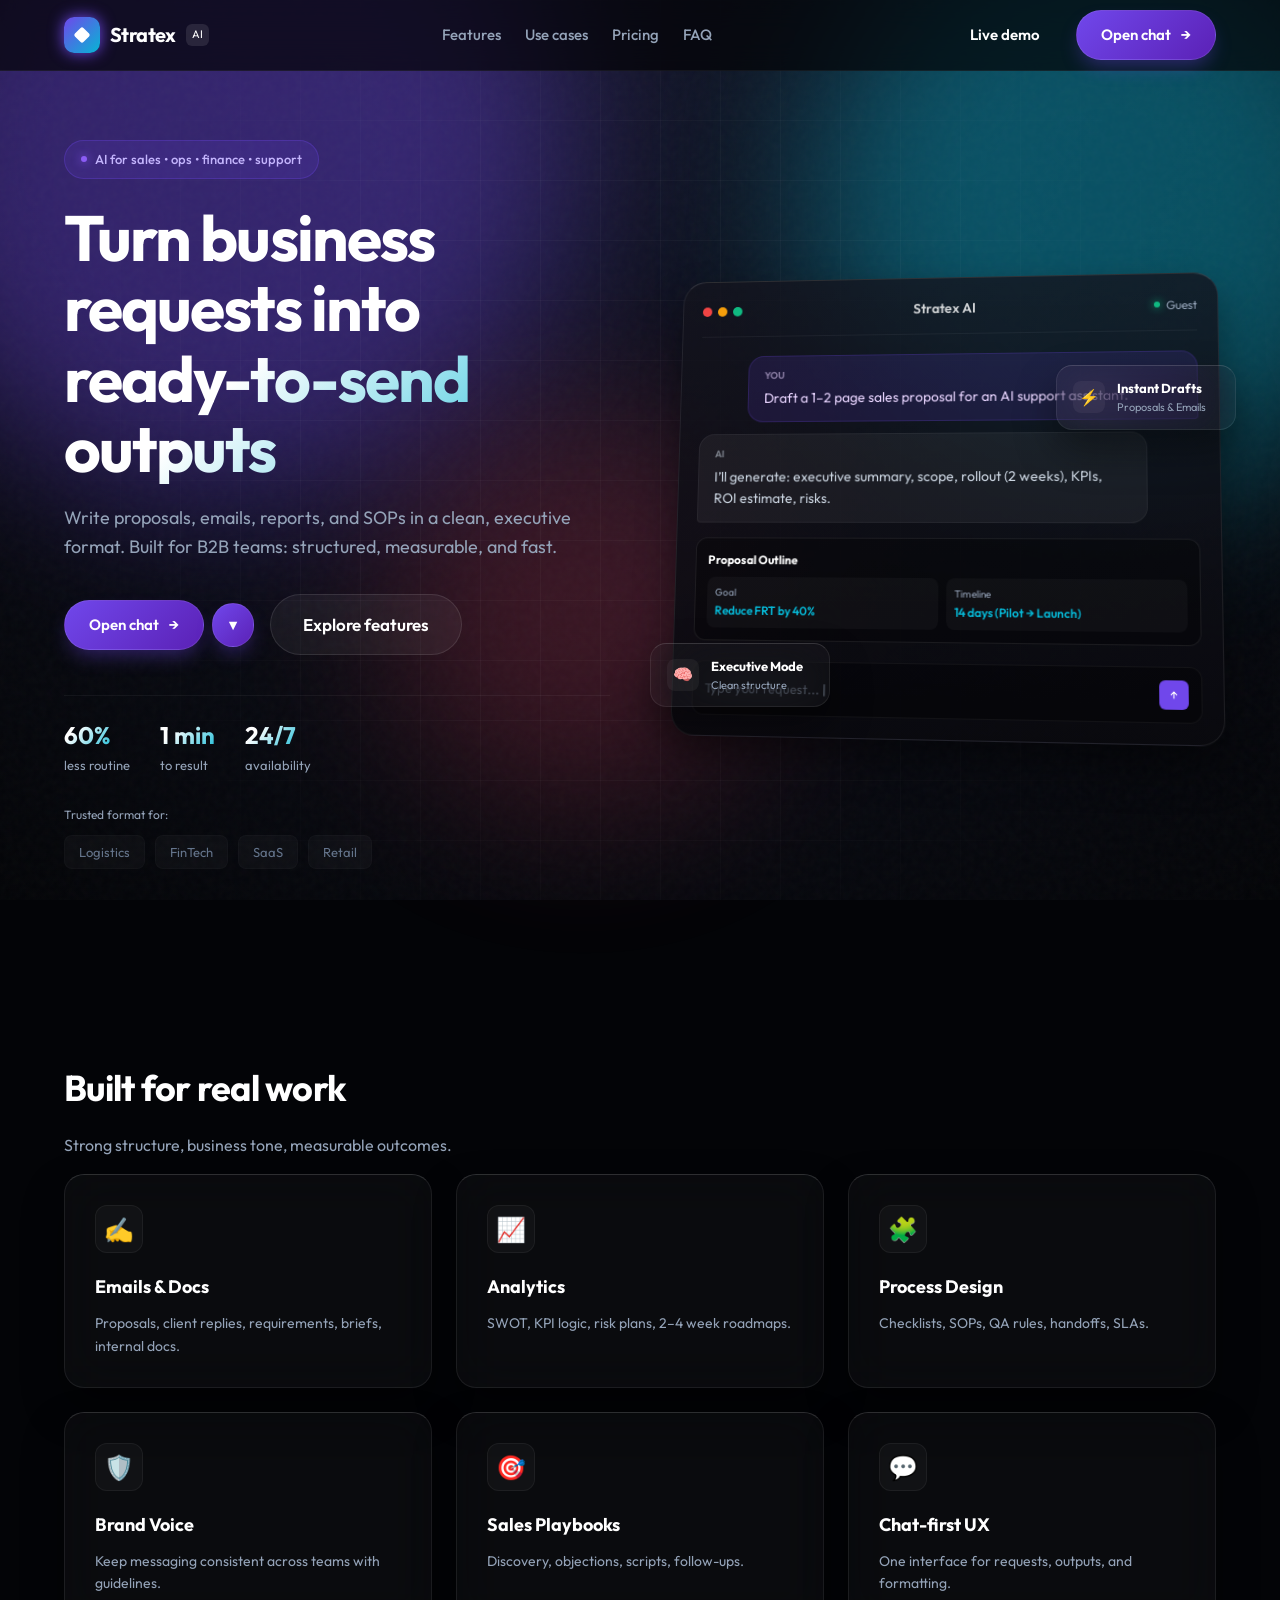
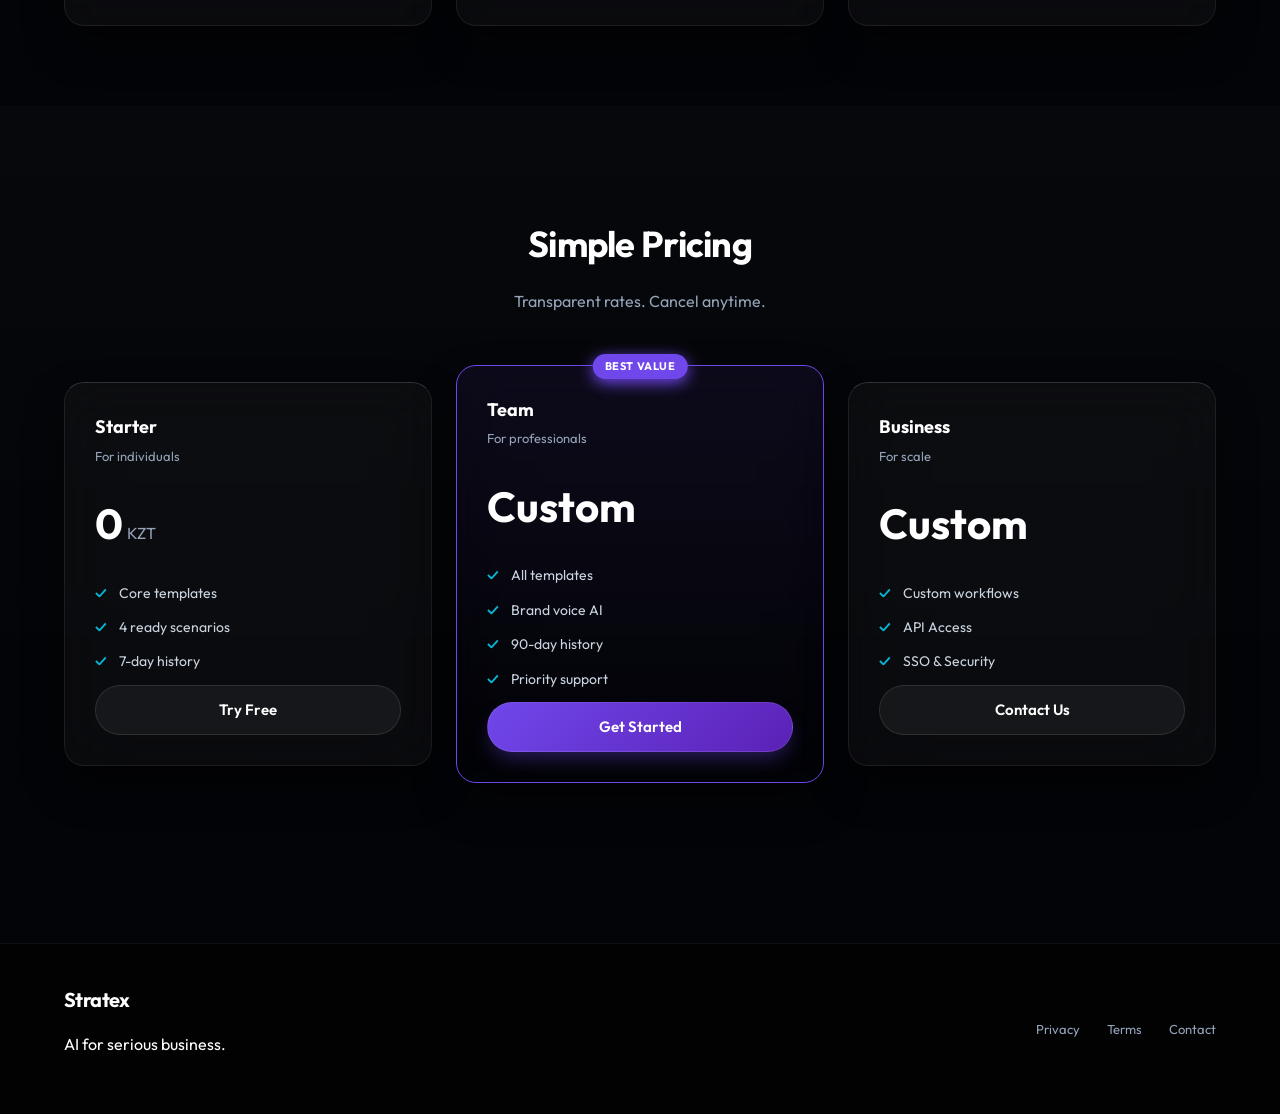
==== StratexAI/index.html @ 1f0ff49c "Add files via upload" ====
<!doctype html>
<html lang="en">
  <head>
    <meta charset="UTF-8" />
    <meta name="viewport" content="width=device-width,initial-scale=1" />
    <title>Stratex AI — Business AI Assistant</title>
    <link rel="preconnect" href="https://fonts.googleapis.com">
    <link rel="preconnect" href="https://fonts.gstatic.com" crossorigin>
    <link href="https://fonts.googleapis.com/css2?family=Outfit:wght@300;400;500;600;700;800&display=swap" rel="stylesheet">
    <link rel="stylesheet" href="styles.css" />
    <meta
      name="description"
      content="Stratex AI helps teams write proposals, emails, reports, SOPs, and streamline business workflows."
    />
  </head>

  <body>
    <div class="bg">
      <div class="aurora-blob a1"></div>
      <div class="aurora-blob a2"></div>
      <div class="aurora-blob a3"></div>
      <div class="grid-overlay"></div>
      <div class="noise-overlay"></div>
      <div class="vignette-overlay"></div>
    </div>

    <header class="nav">
      <div class="container nav__inner">
        <a class="brand" href="#">
          <div class="brand__logo">
            <div class="brand__spark"></div>
          </div>
          <span class="brand__text">Stratex</span>
          <span class="brand__badge">AI</span>
        </a>

        <nav class="nav__links">
          <a href="#features">Features</a>
          <a href="#usecases">Use cases</a>
          <a href="#pricing">Pricing</a>
          <a href="#faq">FAQ</a>
        </nav>

        <div class="nav__actions">
          <a class="btn btn--ghost" href="#pricing">Live demo</a>
          <a class="btn btn--primary" href="chat.html">
            Open chat <span class="btn__icon">→</span>
          </a>
        </div>
        
        <button id="burger" class="nav__burger" aria-label="Menu">
          <span></span><span></span>
        </button>
      </div>
    </header>

    <main>
      <section class="hero fade-in-up">
        <div class="container hero__grid">
          <div class="hero__content">
            <div class="pill pill--glow">
              <span class="dot-pulse"></span>
              <span>AI for sales • ops • finance • support</span>
            </div>

            <h1 class="hero__title">
              Turn business requests into
              <span class="text-gradient">ready-to-send outputs</span>
            </h1>

            <p class="lead">
              Write proposals, emails, reports, and SOPs in a clean, executive format.
              Built for B2B teams: structured, measurable, and fast.
            </p>

            <div class="hero__cta">
              <div class="chat-split" id="chatSplit">
  <a class="btn btn--primary chat-split__main" href="chat.html">
    Open chat <span class="btn__icon">→</span>
  </a>

  <button class="btn btn--primary chat-split__toggle" type="button" aria-label="Open chat menu">
    ▾
  </button>

  <div class="chat-menu glass-panel" id="chatMenu" aria-hidden="true">
    <a class="chat-menu__item" href="chat.html">
      <span class="chat-menu__title">Web AI chat</span>
      <span class="chat-menu__desc">Full workspace & history</span>
    </a>

    <div class="chat-menu__divider"></div>

    <a class="chat-menu__item" href="https://t.me/YOUR_BOT_USERNAME" target="_blank" rel="noopener">
      <span class="chat-menu__title">Telegram bot</span>
      <span class="chat-menu__desc">Fast access on the go</span>
    </a>
  </div>
</div>
              <a class="btn btn--glass btn--xl" href="#features">Explore features</a>
            </div>

            <div class="hero__meta">
              <div class="stat">
                <div class="stat__num text-gradient">60%</div>
                <div class="stat__label">less routine</div>
              </div>
              <div class="stat">
                <div class="stat__num text-gradient">1 min</div>
                <div class="stat__label">to result</div>
              </div>
              <div class="stat">
                <div class="stat__num text-gradient">24/7</div>
                <div class="stat__label">availability</div>
              </div>
            </div>

            <div class="logos-wrapper">
              <span class="logos__label">Trusted format for:</span>
              <div class="logos__row">
                <span class="logo-pill">Logistics</span>
                <span class="logo-pill">FinTech</span>
                <span class="logo-pill">SaaS</span>
                <span class="logo-pill">Retail</span>
              </div>
            </div>
          </div>

          <div class="hero__panel">
            <div class="device-card glass-panel tilt-effect">
              <div class="device__header">
                <div class="dots">
                  <span></span><span></span><span></span>
                </div>
                <div class="device__title">Stratex AI</div>
                <div class="status-badge"><span class="status-dot"></span> Online</div>
              </div>

              <div class="device__body">
                <div class="msg-bubble user">
                  <div class="bubble-tag">You</div>
                  Draft a 1–2 page sales proposal for an AI support assistant.
                </div>
                <div class="msg-bubble ai">
                  <div class="bubble-tag">AI</div>
                  I’ll generate: executive summary, scope, rollout (2 weeks), KPIs, ROI estimate, risks.
                </div>

                <div class="doc-preview">
                  <div class="doc__h">Proposal Outline</div>
                  <div class="doc__grid">
                    <div class="doc__item">
                      <div class="lbl">Goal</div>
                      <div class="val">Reduce FRT by 40%</div>
                    </div>
                    <div class="doc__item">
                      <div class="lbl">Timeline</div>
                      <div class="val">14 days (Pilot → Launch)</div>
                    </div>
                  </div>
                </div>
              </div>

              <div class="device__input-area">
                <div class="fake-input">Type your request... <span class="cursor">|</span></div>
                <div class="send-btn-fake">↑</div>
              </div>
            </div>

            <div class="floater f1 glass-panel">
              <div class="floater__icon">⚡</div>
              <div>
                <div class="floater__t">Instant Drafts</div>
                <div class="floater__d">Proposals & Emails</div>
              </div>
            </div>
            <div class="floater f2 glass-panel">
              <div class="floater__icon">🧠</div>
              <div>
                <div class="floater__t">Executive Mode</div>
                <div class="floater__d">Clean structure</div>
              </div>
            </div>
          </div>
        </div>
      </section>

      <section id="features" class="section">
        <div class="container">
          <div class="section__head">
            <h2 class="section-title">Built for <span class="text-white">real work</span></h2>
            <p class="section-sub">Strong structure, business tone, measurable outcomes.</p>
          </div>

          <div class="grid-3">
            <article class="feature-card glass-panel">
              <div class="icon-box">✍️</div>
              <h3>Emails & Docs</h3>
              <p>Proposals, client replies, requirements, briefs, internal docs.</p>
            </article>

            <article class="feature-card glass-panel">
              <div class="icon-box">📈</div>
              <h3>Analytics</h3>
              <p>SWOT, KPI logic, risk plans, 2–4 week roadmaps.</p>
            </article>

            <article class="feature-card glass-panel">
              <div class="icon-box">🧩</div>
              <h3>Process Design</h3>
              <p>Checklists, SOPs, QA rules, handoffs, SLAs.</p>
            </article>

            <article class="feature-card glass-panel">
              <div class="icon-box">🛡️</div>
              <h3>Brand Voice</h3>
              <p>Keep messaging consistent across teams with guidelines.</p>
            </article>

            <article class="feature-card glass-panel">
              <div class="icon-box">🎯</div>
              <h3>Sales Playbooks</h3>
              <p>Discovery, objections, scripts, follow-ups.</p>
            </article>

            <article class="feature-card glass-panel">
              <div class="icon-box">💬</div>
              <h3>Chat-first UX</h3>
              <p>One interface for requests, outputs, and formatting.</p>
            </article>
          </div>
        </div>
      </section>

      <section id="pricing" class="section section--darker">
        <div class="container">
          <div class="section__head center">
            <h2 class="section-title">Simple Pricing</h2>
            <p class="section-sub">Transparent rates. Cancel anytime.</p>
          </div>

          <div class="pricing-grid">
            <div class="price-card glass-panel">
              <div class="price-header">
                <h3>Starter</h3>
                <p>For individuals</p>
              </div>
              <div class="price-val">0 <small>KZT</small></div>
              <ul class="check-list">
                <li>Core templates</li>
                <li>4 ready scenarios</li>
                <li>7-day history</li>
              </ul>
              <a href="chat.html" class="btn btn--glass btn--block">Try Free</a>
            </div>

            <div class="price-card glass-panel popular">
              <div class="popular-tag">Best Value</div>
              <div class="price-header">
                <h3>Team</h3>
                <p>For professionals</p>
              </div>
              <div class="price-val">Custom</div>
              <ul class="check-list">
                <li>All templates</li>
                <li>Brand voice AI</li>
                <li>90-day history</li>
                <li>Priority support</li>
              </ul>
              <a href="chat.html" class="btn btn--primary btn--block btn--glowy">Get Started</a>
            </div>

            <div class="price-card glass-panel">
              <div class="price-header">
                <h3>Business</h3>
                <p>For scale</p>
              </div>
              <div class="price-val">Custom</div>
              <ul class="check-list">
                <li>Custom workflows</li>
                <li>API Access</li>
                <li>SSO & Security</li>
              </ul>
              <a href="#faq" class="btn btn--glass btn--block">Contact Us</a>
            </div>
          </div>
        </div>
      </section>
      
      <footer class="footer">
        <div class="container footer__inner">
            <div class="footer__brand">
                <span class="brand__text">Stratex</span>
                <p class="muted">AI for serious business.</p>
            </div>
            <div class="footer__links">
                <a href="#">Privacy</a>
                <a href="#">Terms</a>
                <a href="#">Contact</a>
            </div>
        </div>
      </footer>

    </main>
    <script src="script.js" defer></script>
  </body>
</html>
---- StratexAI/styles.css ----
:root {
  --bg-dark: #030407;
  --bg-panel: #0a0c14;

  --primary: #7047eb;
  --primary-glow: #8b5cf6;
  --secondary: #06b6d4;
  --accent-hot: #f43f5e;

  --text-main: #ffffff;
  --text-muted: #94a3b8;

  --glass-bg: rgba(255, 255, 255, 0.03);
  --glass-border: rgba(255, 255, 255, 0.08);
  --glass-highlight: rgba(255, 255, 255, 0.15);
  --blur-amt: 24px;

  --radius-sm: 12px;
  --radius-md: 20px;
  --radius-lg: 32px;
  --container-w: 1200px;

  --font-main: "Outfit", sans-serif;
}

* {
  box-sizing: border-box;
  outline: none;
}

body {
  margin: 0;
  font-family: var(--font-main);
  background-color: var(--bg-dark);
  color: var(--text-main);
  overflow-x: hidden;
  line-height: 1.6;
  -webkit-font-smoothing: antialiased;
}

.bg {
  position: fixed;
  inset: 0;
  z-index: -1;
  pointer-events: none;
  background: radial-gradient(circle at 50% 0%, #111425 0%, #030407 100%);
}

.aurora-blob {
  position: absolute;
  filter: blur(80px);
  opacity: 0.4;
  border-radius: 50%;
  animation: float 20s infinite alternate ease-in-out;
}
.a1 {
  width: 700px;
  height: 700px;
  background: var(--primary);
  top: -200px;
  left: -10%;
  animation-delay: 0s;
}
.a2 {
  width: 600px;
  height: 600px;
  background: var(--secondary);
  top: -100px;
  right: -10%;
  animation-delay: -5s;
}
.a3 {
  width: 400px;
  height: 400px;
  background: var(--accent-hot);
  bottom: 10%;
  left: 30%;
  opacity: 0.2;
  animation-delay: -10s;
}

.noise-overlay {
  position: absolute;
  inset: 0;
  opacity: 0.03;
  background: url("data:image/svg+xml,%3Csvg viewBox='0 0 200 200' xmlns='http://www.w3.org/2000/svg'%3E%3Cfilter id='noiseFilter'%3E%3CfeTurbulence type='fractalNoise' baseFrequency='0.65' numOctaves='3' stitchTiles='stitch'/%3E%3C/filter%3E%3Crect width='100%25' height='100%25' filter='url(%23noiseFilter)'/%3E%3C/svg%3E");
  pointer-events: none;
}

.grid-overlay {
  position: absolute;
  inset: 0;
  background-image: linear-gradient(rgba(255, 255, 255, 0.03) 1px, transparent 1px),
    linear-gradient(90deg, rgba(255, 255, 255, 0.03) 1px, transparent 1px);
  background-size: 60px 60px;
  mask-image: radial-gradient(circle at center, black 40%, transparent 80%);
}

@keyframes float {
  0% {
    transform: translate(0, 0) scale(1);
  }
  100% {
    transform: translate(30px, 50px) scale(1.1);
  }
}

.container {
  width: min(100%, var(--container-w));
  margin: 0 auto;
  padding: 0 24px;
}

a {
  text-decoration: none;
  color: inherit;
  transition: 0.3s;
}
ul {
  list-style: none;
  padding: 0;
  margin: 0;
}

.text-gradient {
  background: linear-gradient(135deg, #fff 30%, var(--secondary) 100%);
  -webkit-background-clip: text;
  background-clip: text;
  color: transparent;
  display: inline-block;
}

.glass-panel {
  background: var(--glass-bg);
  backdrop-filter: blur(var(--blur-amt));
  -webkit-backdrop-filter: blur(var(--blur-amt));
  border: 1px solid var(--glass-border);
  border-top: 1px solid var(--glass-highlight);
  box-shadow: 0 20px 40px rgba(0, 0, 0, 0.4);
  border-radius: var(--radius-md);
  transition: transform 0.3s ease, box-shadow 0.3s ease, border-color 0.3s;
}

.glass-panel:hover {
  border-color: rgba(255, 255, 255, 0.15);
  box-shadow: 0 30px 60px rgba(0, 0, 0, 0.6), inset 0 0 20px rgba(255, 255, 255, 0.02);
  transform: translateY(-5px);
}

.btn {
  display: inline-flex;
  align-items: center;
  gap: 10px;
  padding: 12px 24px;
  border-radius: 100px;
  font-weight: 600;
  font-size: 15px;
  cursor: pointer;
  transition: all 0.3s cubic-bezier(0.25, 0.8, 0.25, 1);
  position: relative;
  overflow: hidden;
}

.btn--primary {
  background: linear-gradient(135deg, var(--primary), #5b21b6);
  color: white;
  border: 1px solid rgba(255, 255, 255, 0.1);
  box-shadow: 0 10px 20px -5px rgba(111, 71, 235, 0.4);
}

.btn--primary:hover {
  box-shadow: 0 15px 30px -5px rgba(111, 71, 235, 0.6);
  transform: translateY(-2px) scale(1.02);
}

.btn--glowy::after {
  content: "";
  position: absolute;
  top: -50%;
  left: -50%;
  width: 200%;
  height: 200%;
  background: linear-gradient(45deg, transparent, rgba(255, 255, 255, 0.2), transparent);
  transform: rotate(45deg) translate(-100%, -100%);
  animation: shine 4s infinite;
}

@keyframes shine {
  0% {
    transform: rotate(45deg) translate(-100%, -100%);
  }
  20% {
    transform: rotate(45deg) translate(100%, 100%);
  }
  100% {
    transform: rotate(45deg) translate(100%, 100%);
  }
}

.btn--glass {
  background: rgba(255, 255, 255, 0.05);
  border: 1px solid rgba(255, 255, 255, 0.1);
  color: white;
}
.btn--glass:hover {
  background: rgba(255, 255, 255, 0.1);
  border-color: white;
}

.btn--xl {
  padding: 16px 32px;
  font-size: 17px;
}
.btn--block {
  width: 100%;
  justify-content: center;
}

.nav {
  position: fixed;
  top: 0;
  left: 0;
  right: 0;
  z-index: 100;
  background: rgba(3, 4, 7, 0.7);
  backdrop-filter: blur(15px);
  border-bottom: 1px solid rgba(255, 255, 255, 0.05);
}
.nav__inner {
  height: 70px;
  display: flex;
  align-items: center;
  justify-content: space-between;
}

.brand {
  display: flex;
  align-items: center;
  gap: 10px;
}
.brand__logo {
  width: 36px;
  height: 36px;
  border-radius: 10px;
  background: linear-gradient(135deg, var(--primary), var(--secondary));
  position: relative;
  display: grid;
  place-items: center;
  box-shadow: 0 0 15px var(--primary);
}
.brand__spark {
  width: 12px;
  height: 12px;
  background: white;
  border-radius: 2px;
  transform: rotate(45deg);
}
.brand__text {
  font-weight: 700;
  font-size: 20px;
  letter-spacing: -0.03em;
}
.brand__badge {
  font-size: 11px;
  background: rgba(255, 255, 255, 0.1);
  padding: 2px 6px;
  border-radius: 6px;
}

.nav__links {
  display: flex;
  gap: 24px;
}
.nav__links a {
  color: var(--text-muted);
  font-size: 15px;
  font-weight: 500;
}
.nav__links a:hover {
  color: white;
}

.nav__actions {
  display: flex;
  gap: 12px;
}

.nav__burger {
  display: none;
  background: none;
  border: none;
  flex-direction: column;
  gap: 6px;
  cursor: pointer;
}
.nav__burger span {
  display: block;
  width: 24px;
  height: 2px;
  background: white;
  transition: 0.3s;
}

.hero {
  padding: 140px 0 80px;
  position: relative;
}
.hero__grid {
  display: grid;
  grid-template-columns: 1fr 1fr;
  gap: 60px;
  align-items: center;
}

.pill {
  display: inline-flex;
  align-items: center;
  gap: 8px;
  padding: 8px 16px;
  border-radius: 50px;
  background: rgba(111, 71, 235, 0.15);
  border: 1px solid rgba(111, 71, 235, 0.3);
  color: #c4b5fd;
  font-size: 13px;
  font-weight: 500;
  margin-bottom: 24px;
}
.dot-pulse {
  width: 6px;
  height: 6px;
  background: var(--primary-glow);
  border-radius: 50%;
  box-shadow: 0 0 10px var(--primary-glow);
}

.hero__title {
  font-size: clamp(40px, 5vw, 64px);
  line-height: 1.1;
  font-weight: 700;
  letter-spacing: -0.03em;
  margin: 0 0 20px;
}
.lead {
  color: var(--text-muted);
  font-size: 18px;
  max-width: 540px;
  margin-bottom: 32px;
}

.hero__cta {
  display: flex;
  gap: 16px;
  margin-bottom: 40px;
}
.hero__meta {
  display: flex;
  gap: 30px;
  padding-top: 20px;
  border-top: 1px solid rgba(255, 255, 255, 0.05);
}

.stat__num {
  font-size: 24px;
  font-weight: 700;
}
.stat__label {
  font-size: 13px;
  color: var(--text-muted);
}

.logos-wrapper {
  margin-top: 30px;
}
.logos__label {
  display: block;
  font-size: 12px;
  color: var(--text-muted);
  margin-bottom: 10px;
}
.logos__row {
  display: flex;
  gap: 10px;
  flex-wrap: wrap;
}
.logo-pill {
  padding: 6px 14px;
  font-size: 13px;
  background: rgba(255, 255, 255, 0.03);
  border-radius: 8px;
  color: #64748b;
  border: 1px solid rgba(255, 255, 255, 0.02);
}

.hero__panel {
  position: relative;
  perspective: 1000px;
}
.device-card {
  padding: 20px;
  border-radius: 24px;
  background: linear-gradient(180deg, rgba(20, 20, 30, 0.8), rgba(10, 10, 15, 0.95));
  position: relative;
  z-index: 2;
  transform-style: preserve-3d;
  transform: rotateY(-5deg) rotateX(5deg);
}

.device__header {
  display: flex;
  align-items: center;
  justify-content: space-between;
  margin-bottom: 20px;
  padding-bottom: 15px;
  border-bottom: 1px solid rgba(255, 255, 255, 0.05);
}
.dots {
  display: flex;
  gap: 6px;
}
.dots span {
  width: 10px;
  height: 10px;
  border-radius: 50%;
  background: rgba(255, 255, 255, 0.1);
}
.dots span:nth-child(1) {
  background: #ef4444;
}
.dots span:nth-child(2) {
  background: #f59e0b;
}
.dots span:nth-child(3) {
  background: #10b981;
}

.device__title {
  font-size: 14px;
  font-weight: 600;
  color: #fff;
  opacity: 0.8;
}
.status-badge {
  font-size: 12px;
  color: var(--text-muted);
  display: flex;
  align-items: center;
  gap: 6px;
}
.status-dot {
  width: 6px;
  height: 6px;
  background: #10b981;
  border-radius: 50%;
  box-shadow: 0 0 8px #10b981;
}

.msg-bubble {
  padding: 12px 16px;
  border-radius: 16px;
  font-size: 14px;
  margin-bottom: 12px;
  max-width: 90%;
  position: relative;
}
.msg-bubble.user {
  background: rgba(111, 71, 235, 0.15);
  border: 1px solid rgba(111, 71, 235, 0.2);
  margin-left: auto;
  color: #e9d5ff;
  border-bottom-right-radius: 4px;
}
.msg-bubble.ai {
  background: rgba(255, 255, 255, 0.05);
  border: 1px solid rgba(255, 255, 255, 0.05);
  color: #cbd5e1;
  border-bottom-left-radius: 4px;
}
.bubble-tag {
  font-size: 10px;
  text-transform: uppercase;
  margin-bottom: 4px;
  opacity: 0.5;
  font-weight: 700;
}

.doc-preview {
  background: rgba(0, 0, 0, 0.3);
  border: 1px solid rgba(255, 255, 255, 0.08);
  border-radius: 12px;
  padding: 12px;
  margin-top: 15px;
}
.doc__h {
  font-size: 12px;
  font-weight: 700;
  color: white;
  margin-bottom: 8px;
}
.doc__grid {
  display: grid;
  grid-template-columns: 1fr 1fr;
  gap: 8px;
}
.doc__item {
  background: rgba(255, 255, 255, 0.03);
  padding: 8px;
  border-radius: 8px;
}
.lbl {
  font-size: 10px;
  color: var(--text-muted);
}
.val {
  font-size: 12px;
  color: var(--secondary);
  font-weight: 600;
}

.device__input-area {
  margin-top: 20px;
  background: rgba(0, 0, 0, 0.3);
  border-radius: 12px;
  padding: 12px;
  display: flex;
  justify-content: space-between;
  align-items: center;
  border: 1px solid rgba(255, 255, 255, 0.05);
}
.fake-input {
  font-size: 13px;
  color: var(--text-muted);
}
.cursor {
  animation: blink 1s infinite;
}
.send-btn-fake {
  width: 28px;
  height: 28px;
  background: var(--primary);
  border-radius: 6px;
  display: grid;
  place-items: center;
  font-size: 12px;
}

@keyframes blink {
  50% {
    opacity: 0;
  }
}

.floater {
  position: absolute;
  display: flex;
  align-items: center;
  gap: 12px;
  padding: 12px 16px;
  border-radius: 16px;
  min-width: 180px;
  z-index: 5;
  animation: float 6s infinite ease-in-out;
}
.f1 {
  top: 20%;
  right: -20px;
  animation-delay: 1s;
}
.f2 {
  bottom: 30px;
  left: -20px;
  animation-delay: 2s;
}
.floater__icon {
  width: 32px;
  height: 32px;
  background: rgba(255, 255, 255, 0.05);
  border-radius: 8px;
  display: grid;
  place-items: center;
  font-size: 16px;
}
.floater__t {
  font-size: 13px;
  font-weight: 700;
  color: white;
}
.floater__d {
  font-size: 11px;
  color: var(--text-muted);
}

.section {
  padding: 80px 0;
}
.section--darker {
  background: linear-gradient(180deg, rgba(255, 255, 255, 0.02), transparent);
}
.section-title {
  font-size: 36px;
  margin-bottom: 10px;
  letter-spacing: -0.02em;
}
.section-title .text-white {
  color: white;
}
.section-sub {
  color: var(--text-muted);
  font-size: 16px;
}
.center {
  text-align: center;
  margin-bottom: 50px;
}

.grid-3 {
  display: grid;
  grid-template-columns: repeat(auto-fit, minmax(300px, 1fr));
  gap: 24px;
}
.feature-card {
  padding: 30px;
  display: flex;
  flex-direction: column;
  align-items: flex-start;
}
.icon-box {
  width: 48px;
  height: 48px;
  background: rgba(255, 255, 255, 0.03);
  border: 1px solid rgba(255, 255, 255, 0.05);
  border-radius: 12px;
  display: grid;
  place-items: center;
  font-size: 24px;
  margin-bottom: 20px;
}
.feature-card h3 {
  margin: 0 0 10px;
  font-size: 18px;
}
.feature-card p {
  color: var(--text-muted);
  font-size: 14px;
  margin: 0;
  line-height: 1.6;
}

.pricing-grid {
  display: grid;
  grid-template-columns: repeat(auto-fit, minmax(300px, 1fr));
  gap: 24px;
  align-items: center;
}
.price-card {
  padding: 30px;
  position: relative;
}
.price-card.popular {
  border-color: var(--primary);
  background: linear-gradient(180deg, rgba(111, 71, 235, 0.08), rgba(0, 0, 0, 0));
}
.popular-tag {
  position: absolute;
  top: -12px;
  left: 50%;
  transform: translateX(-50%);
  background: var(--primary);
  padding: 4px 12px;
  border-radius: 20px;
  font-size: 11px;
  font-weight: 700;
  text-transform: uppercase;
  letter-spacing: 0.05em;
  box-shadow: 0 4px 15px var(--primary);
}

.price-header h3 {
  margin: 0;
  font-size: 18px;
}
.price-header p {
  margin: 4px 0 0;
  color: var(--text-muted);
  font-size: 13px;
}
.price-val {
  font-size: 42px;
  font-weight: 700;
  margin: 24px 0;
  display: flex;
  align-items: baseline;
  gap: 4px;
}
.price-val small {
  font-size: 16px;
  color: var(--text-muted);
  font-weight: 400;
}
.check-list li {
  padding-left: 24px;
  position: relative;
  color: #cbd5e1;
  margin-bottom: 12px;
  font-size: 14px;
}
.check-list li::before {
  content: "✓";
  position: absolute;
  left: 0;
  color: var(--secondary);
  font-weight: bold;
}

.footer {
  border-top: 1px solid rgba(255, 255, 255, 0.05);
  padding: 40px 0;
  margin-top: 80px;
  background: #020203;
}
.footer__inner {
  display: flex;
  justify-content: space-between;
  align-items: center;
}
.footer__links a {
  margin-left: 24px;
  font-size: 13px;
  color: var(--text-muted);
}

/* ===== chat split ===== */
.fade-in-up {
  animation: fadeInUp 0.8s ease-out forwards;
  opacity: 0;
  transform: translateY(20px);
}
@keyframes fadeInUp {
  to {
    opacity: 1;
    transform: translateY(0);
  }
}

.chat-split {
  position: relative;
  display: inline-flex;
  align-items: center;
  gap: 8px;
}

.chat-split__main {
  border-radius: 100px;
}

.chat-split__toggle {
  width: 42px;
  padding: 12px 0;
  justify-content: center;
  border-radius: 100px;
}

.chat-menu {
  position: absolute;
  top: calc(100% + 10px);
  right: 0;
  width: 260px;
  padding: 12px;

  background: rgba(10, 12, 18, 0.92);
  backdrop-filter: blur(12px);
  -webkit-backdrop-filter: blur(12px);

  border-radius: 16px;
  border: 1px solid rgba(255, 255, 255, 0.08);
  box-shadow: 0 20px 40px rgba(0, 0, 0, 0.45), inset 0 1px 0 rgba(255, 255, 255, 0.05);

  display: none;
  z-index: 999;
}

.chat-menu.open {
  display: block;
}

.chat-menu__item {
  background: rgba(255, 255, 255, 0.03);
  border: 1px solid rgba(255, 255, 255, 0.06);
}

.chat-menu__item:hover {
  background: rgba(255, 255, 255, 0.08);
  border-color: rgba(255, 255, 255, 0.15);
}

.chat-menu__divider {
  height: 1px;
  background: rgba(255, 255, 255, 0.12);
  margin: 10px 6px;
}

@media (max-width: 900px) {

  .nav__actions {
    display: none;
  }

  .nav__burger {
    display: flex;
    z-index: 1001;
  }

  .nav__links {
    display: flex;
    position: fixed;
    top: 70px;
    left: 0;
    right: 0;
    height: calc(100vh - 70px);
    background: #0b1220;
    padding: 32px 24px 48px;

    flex-direction: column;
    justify-content: flex-start;
    align-items: center;
    gap: 24px;

    transform: translateY(-120%);
    transition: transform 0.3s ease, opacity 0.3s ease, visibility 0.3s ease;
    pointer-events: none;
    opacity: 0;
    visibility: hidden;
    overflow-y: auto;
    z-index: 1000;
  }

  .nav__links.is-open {
    transform: translateY(0);
    pointer-events: auto;
    opacity: 1;
    visibility: visible;
  }
}
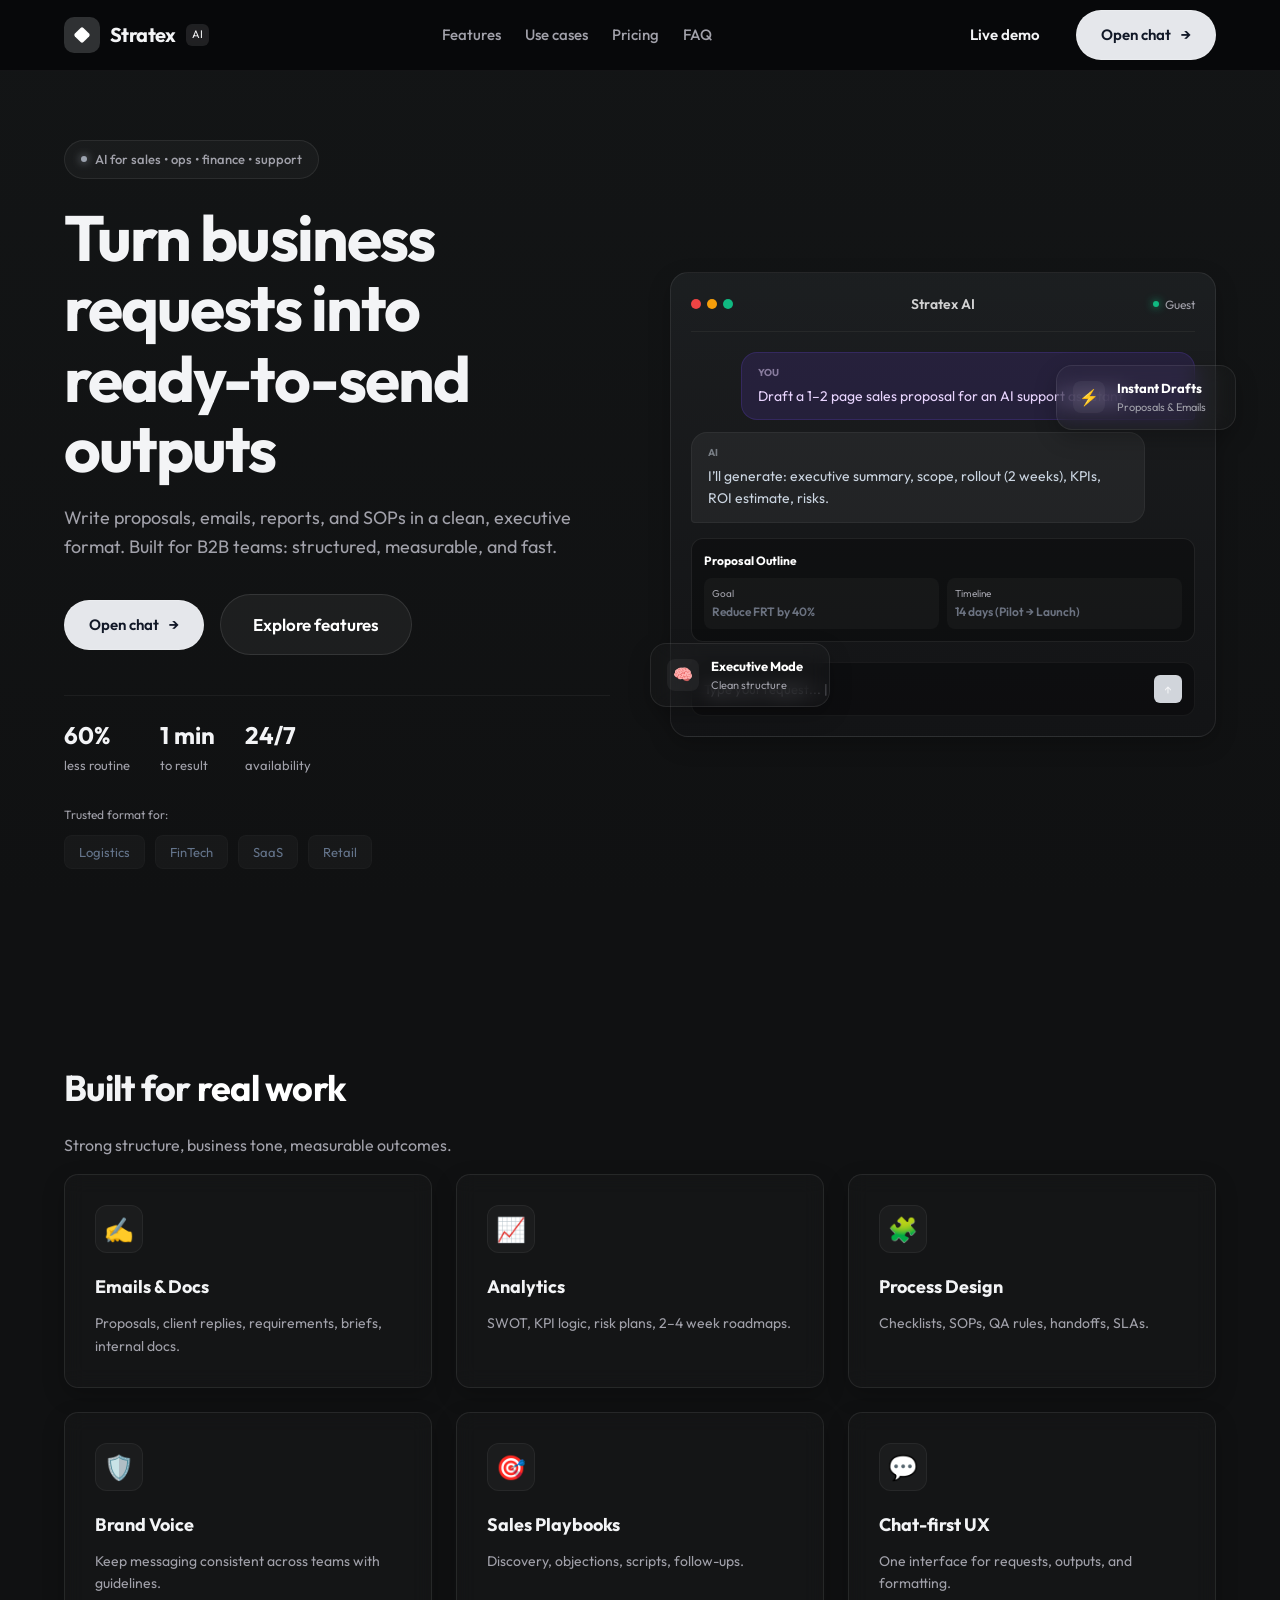
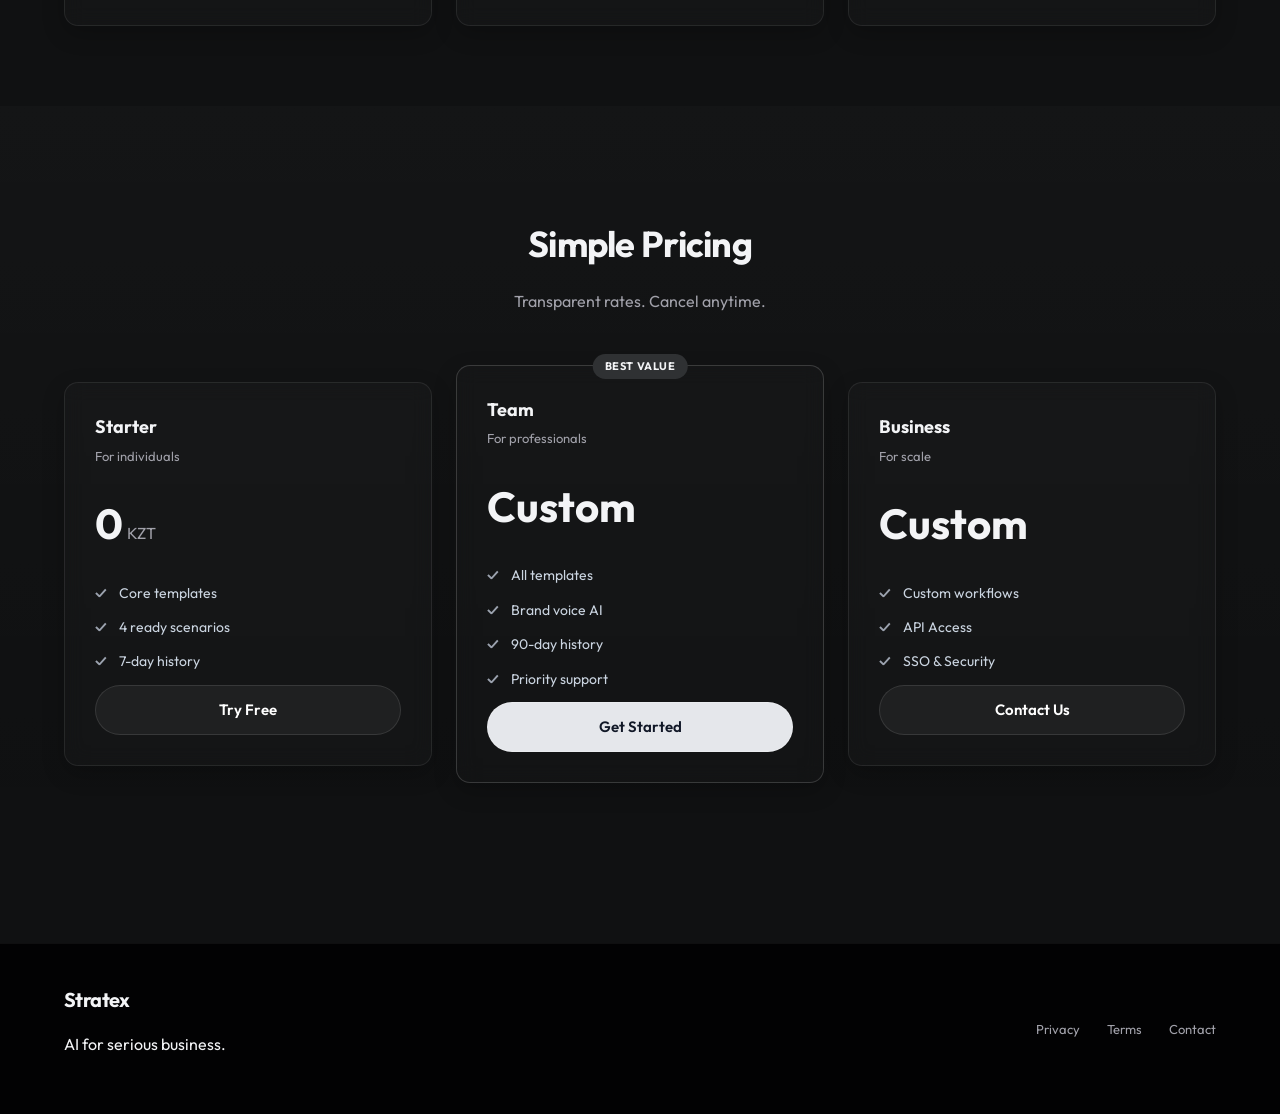
==== commit 5f9762dd: "Final StratexAI build" ====
--- a/StratexAI/index.html
+++ b/StratexAI/index.html
@@ -79,10 +79,6 @@
     Open chat <span class="btn__icon">→</span>
   </a>
 
-  <button class="btn btn--primary chat-split__toggle" type="button" aria-label="Open chat menu">
-    ▾
-  </button>
-
   <div class="chat-menu glass-panel" id="chatMenu" aria-hidden="true">
     <a class="chat-menu__item" href="chat.html">
       <span class="chat-menu__title">Web AI chat</span>
--- a/StratexAI/styles.css
+++ b/StratexAI/styles.css
@@ -1,842 +1,815 @@
-:root {
-  --bg-dark: #030407;
-  --bg-panel: #0a0c14;
-
-  --primary: #7047eb;
-  --primary-glow: #8b5cf6;
-  --secondary: #06b6d4;
-  --accent-hot: #f43f5e;
-
-  --text-main: #ffffff;
-  --text-muted: #94a3b8;
-
-  --glass-bg: rgba(255, 255, 255, 0.03);
-  --glass-border: rgba(255, 255, 255, 0.08);
-  --glass-highlight: rgba(255, 255, 255, 0.15);
-  --blur-amt: 24px;
-
-  --radius-sm: 12px;
-  --radius-md: 20px;
-  --radius-lg: 32px;
-  --container-w: 1200px;
-
-  --font-main: "Outfit", sans-serif;
-}
-
-* {
-  box-sizing: border-box;
-  outline: none;
-}
-
-body {
-  margin: 0;
-  font-family: var(--font-main);
-  background-color: var(--bg-dark);
-  color: var(--text-main);
-  overflow-x: hidden;
-  line-height: 1.6;
-  -webkit-font-smoothing: antialiased;
-}
-
-.bg {
-  position: fixed;
-  inset: 0;
-  z-index: -1;
-  pointer-events: none;
-  background: radial-gradient(circle at 50% 0%, #111425 0%, #030407 100%);
-}
-
-.aurora-blob {
-  position: absolute;
-  filter: blur(80px);
-  opacity: 0.4;
-  border-radius: 50%;
-  animation: float 20s infinite alternate ease-in-out;
-}
-.a1 {
-  width: 700px;
-  height: 700px;
-  background: var(--primary);
-  top: -200px;
-  left: -10%;
-  animation-delay: 0s;
-}
-.a2 {
-  width: 600px;
-  height: 600px;
-  background: var(--secondary);
-  top: -100px;
-  right: -10%;
-  animation-delay: -5s;
-}
-.a3 {
-  width: 400px;
-  height: 400px;
-  background: var(--accent-hot);
-  bottom: 10%;
-  left: 30%;
-  opacity: 0.2;
-  animation-delay: -10s;
-}
-
-.noise-overlay {
-  position: absolute;
-  inset: 0;
-  opacity: 0.03;
-  background: url("data:image/svg+xml,%3Csvg viewBox='0 0 200 200' xmlns='http://www.w3.org/2000/svg'%3E%3Cfilter id='noiseFilter'%3E%3CfeTurbulence type='fractalNoise' baseFrequency='0.65' numOctaves='3' stitchTiles='stitch'/%3E%3C/filter%3E%3Crect width='100%25' height='100%25' filter='url(%23noiseFilter)'/%3E%3C/svg%3E");
-  pointer-events: none;
-}
-
-.grid-overlay {
-  position: absolute;
-  inset: 0;
-  background-image: linear-gradient(rgba(255, 255, 255, 0.03) 1px, transparent 1px),
-    linear-gradient(90deg, rgba(255, 255, 255, 0.03) 1px, transparent 1px);
-  background-size: 60px 60px;
-  mask-image: radial-gradient(circle at center, black 40%, transparent 80%);
-}
-
-@keyframes float {
-  0% {
-    transform: translate(0, 0) scale(1);
-  }
-  100% {
-    transform: translate(30px, 50px) scale(1.1);
-  }
-}
-
-.container {
-  width: min(100%, var(--container-w));
-  margin: 0 auto;
-  padding: 0 24px;
-}
-
-a {
-  text-decoration: none;
-  color: inherit;
-  transition: 0.3s;
-}
-ul {
-  list-style: none;
-  padding: 0;
-  margin: 0;
-}
-
-.text-gradient {
-  background: linear-gradient(135deg, #fff 30%, var(--secondary) 100%);
-  -webkit-background-clip: text;
-  background-clip: text;
-  color: transparent;
-  display: inline-block;
-}
-
-.glass-panel {
-  background: var(--glass-bg);
-  backdrop-filter: blur(var(--blur-amt));
-  -webkit-backdrop-filter: blur(var(--blur-amt));
-  border: 1px solid var(--glass-border);
-  border-top: 1px solid var(--glass-highlight);
-  box-shadow: 0 20px 40px rgba(0, 0, 0, 0.4);
-  border-radius: var(--radius-md);
-  transition: transform 0.3s ease, box-shadow 0.3s ease, border-color 0.3s;
-}
-
-.glass-panel:hover {
-  border-color: rgba(255, 255, 255, 0.15);
-  box-shadow: 0 30px 60px rgba(0, 0, 0, 0.6), inset 0 0 20px rgba(255, 255, 255, 0.02);
-  transform: translateY(-5px);
-}
-
-.btn {
-  display: inline-flex;
-  align-items: center;
-  gap: 10px;
-  padding: 12px 24px;
-  border-radius: 100px;
-  font-weight: 600;
-  font-size: 15px;
-  cursor: pointer;
-  transition: all 0.3s cubic-bezier(0.25, 0.8, 0.25, 1);
-  position: relative;
-  overflow: hidden;
-}
-
-.btn--primary {
-  background: linear-gradient(135deg, var(--primary), #5b21b6);
-  color: white;
-  border: 1px solid rgba(255, 255, 255, 0.1);
-  box-shadow: 0 10px 20px -5px rgba(111, 71, 235, 0.4);
-}
-
-.btn--primary:hover {
-  box-shadow: 0 15px 30px -5px rgba(111, 71, 235, 0.6);
-  transform: translateY(-2px) scale(1.02);
-}
-
-.btn--glowy::after {
-  content: "";
-  position: absolute;
-  top: -50%;
-  left: -50%;
-  width: 200%;
-  height: 200%;
-  background: linear-gradient(45deg, transparent, rgba(255, 255, 255, 0.2), transparent);
-  transform: rotate(45deg) translate(-100%, -100%);
-  animation: shine 4s infinite;
-}
-
-@keyframes shine {
-  0% {
-    transform: rotate(45deg) translate(-100%, -100%);
-  }
-  20% {
-    transform: rotate(45deg) translate(100%, 100%);
-  }
-  100% {
-    transform: rotate(45deg) translate(100%, 100%);
-  }
-}
-
-.btn--glass {
-  background: rgba(255, 255, 255, 0.05);
-  border: 1px solid rgba(255, 255, 255, 0.1);
-  color: white;
-}
-.btn--glass:hover {
-  background: rgba(255, 255, 255, 0.1);
-  border-color: white;
-}
-
-.btn--xl {
-  padding: 16px 32px;
-  font-size: 17px;
-}
-.btn--block {
-  width: 100%;
-  justify-content: center;
-}
-
-.nav {
-  position: fixed;
-  top: 0;
-  left: 0;
-  right: 0;
-  z-index: 100;
-  background: rgba(3, 4, 7, 0.7);
-  backdrop-filter: blur(15px);
-  border-bottom: 1px solid rgba(255, 255, 255, 0.05);
-}
-.nav__inner {
-  height: 70px;
-  display: flex;
-  align-items: center;
-  justify-content: space-between;
-}
-
-.brand {
-  display: flex;
-  align-items: center;
-  gap: 10px;
-}
-.brand__logo {
-  width: 36px;
-  height: 36px;
-  border-radius: 10px;
-  background: linear-gradient(135deg, var(--primary), var(--secondary));
-  position: relative;
-  display: grid;
-  place-items: center;
-  box-shadow: 0 0 15px var(--primary);
-}
-.brand__spark {
-  width: 12px;
-  height: 12px;
-  background: white;
-  border-radius: 2px;
-  transform: rotate(45deg);
-}
-.brand__text {
-  font-weight: 700;
-  font-size: 20px;
-  letter-spacing: -0.03em;
-}
-.brand__badge {
-  font-size: 11px;
-  background: rgba(255, 255, 255, 0.1);
-  padding: 2px 6px;
-  border-radius: 6px;
-}
-
-.nav__links {
-  display: flex;
-  gap: 24px;
-}
-.nav__links a {
-  color: var(--text-muted);
-  font-size: 15px;
-  font-weight: 500;
-}
-.nav__links a:hover {
-  color: white;
-}
-
-.nav__actions {
-  display: flex;
-  gap: 12px;
-}
-
-.nav__burger {
-  display: none;
-  background: none;
-  border: none;
-  flex-direction: column;
-  gap: 6px;
-  cursor: pointer;
-}
-.nav__burger span {
-  display: block;
-  width: 24px;
-  height: 2px;
-  background: white;
-  transition: 0.3s;
-}
-
-.hero {
-  padding: 140px 0 80px;
-  position: relative;
-}
-.hero__grid {
-  display: grid;
-  grid-template-columns: 1fr 1fr;
-  gap: 60px;
-  align-items: center;
-}
-
-.pill {
-  display: inline-flex;
-  align-items: center;
-  gap: 8px;
-  padding: 8px 16px;
-  border-radius: 50px;
-  background: rgba(111, 71, 235, 0.15);
-  border: 1px solid rgba(111, 71, 235, 0.3);
-  color: #c4b5fd;
-  font-size: 13px;
-  font-weight: 500;
-  margin-bottom: 24px;
-}
-.dot-pulse {
-  width: 6px;
-  height: 6px;
-  background: var(--primary-glow);
-  border-radius: 50%;
-  box-shadow: 0 0 10px var(--primary-glow);
-}
-
-.hero__title {
-  font-size: clamp(40px, 5vw, 64px);
-  line-height: 1.1;
-  font-weight: 700;
-  letter-spacing: -0.03em;
-  margin: 0 0 20px;
-}
-.lead {
-  color: var(--text-muted);
-  font-size: 18px;
-  max-width: 540px;
-  margin-bottom: 32px;
-}
-
-.hero__cta {
-  display: flex;
-  gap: 16px;
-  margin-bottom: 40px;
-}
-.hero__meta {
-  display: flex;
-  gap: 30px;
-  padding-top: 20px;
-  border-top: 1px solid rgba(255, 255, 255, 0.05);
-}
-
-.stat__num {
-  font-size: 24px;
-  font-weight: 700;
-}
-.stat__label {
-  font-size: 13px;
-  color: var(--text-muted);
-}
-
-.logos-wrapper {
-  margin-top: 30px;
-}
-.logos__label {
-  display: block;
-  font-size: 12px;
-  color: var(--text-muted);
-  margin-bottom: 10px;
-}
-.logos__row {
-  display: flex;
-  gap: 10px;
-  flex-wrap: wrap;
-}
-.logo-pill {
-  padding: 6px 14px;
-  font-size: 13px;
-  background: rgba(255, 255, 255, 0.03);
-  border-radius: 8px;
-  color: #64748b;
-  border: 1px solid rgba(255, 255, 255, 0.02);
-}
-
-.hero__panel {
-  position: relative;
-  perspective: 1000px;
-}
-.device-card {
-  padding: 20px;
-  border-radius: 24px;
-  background: linear-gradient(180deg, rgba(20, 20, 30, 0.8), rgba(10, 10, 15, 0.95));
-  position: relative;
-  z-index: 2;
-  transform-style: preserve-3d;
-  transform: rotateY(-5deg) rotateX(5deg);
-}
-
-.device__header {
-  display: flex;
-  align-items: center;
-  justify-content: space-between;
-  margin-bottom: 20px;
-  padding-bottom: 15px;
-  border-bottom: 1px solid rgba(255, 255, 255, 0.05);
-}
-.dots {
-  display: flex;
-  gap: 6px;
-}
-.dots span {
-  width: 10px;
-  height: 10px;
-  border-radius: 50%;
-  background: rgba(255, 255, 255, 0.1);
-}
-.dots span:nth-child(1) {
-  background: #ef4444;
-}
-.dots span:nth-child(2) {
-  background: #f59e0b;
-}
-.dots span:nth-child(3) {
-  background: #10b981;
-}
-
-.device__title {
-  font-size: 14px;
-  font-weight: 600;
-  color: #fff;
-  opacity: 0.8;
-}
-.status-badge {
-  font-size: 12px;
-  color: var(--text-muted);
-  display: flex;
-  align-items: center;
-  gap: 6px;
-}
-.status-dot {
-  width: 6px;
-  height: 6px;
-  background: #10b981;
-  border-radius: 50%;
-  box-shadow: 0 0 8px #10b981;
-}
-
-.msg-bubble {
-  padding: 12px 16px;
-  border-radius: 16px;
-  font-size: 14px;
-  margin-bottom: 12px;
-  max-width: 90%;
-  position: relative;
-}
-.msg-bubble.user {
-  background: rgba(111, 71, 235, 0.15);
-  border: 1px solid rgba(111, 71, 235, 0.2);
-  margin-left: auto;
-  color: #e9d5ff;
-  border-bottom-right-radius: 4px;
-}
-.msg-bubble.ai {
-  background: rgba(255, 255, 255, 0.05);
-  border: 1px solid rgba(255, 255, 255, 0.05);
-  color: #cbd5e1;
-  border-bottom-left-radius: 4px;
-}
-.bubble-tag {
-  font-size: 10px;
-  text-transform: uppercase;
-  margin-bottom: 4px;
-  opacity: 0.5;
-  font-weight: 700;
-}
-
-.doc-preview {
-  background: rgba(0, 0, 0, 0.3);
-  border: 1px solid rgba(255, 255, 255, 0.08);
-  border-radius: 12px;
-  padding: 12px;
-  margin-top: 15px;
-}
-.doc__h {
-  font-size: 12px;
-  font-weight: 700;
-  color: white;
-  margin-bottom: 8px;
-}
-.doc__grid {
-  display: grid;
-  grid-template-columns: 1fr 1fr;
-  gap: 8px;
-}
-.doc__item {
-  background: rgba(255, 255, 255, 0.03);
-  padding: 8px;
-  border-radius: 8px;
-}
-.lbl {
-  font-size: 10px;
-  color: var(--text-muted);
-}
-.val {
-  font-size: 12px;
-  color: var(--secondary);
-  font-weight: 600;
-}
-
-.device__input-area {
-  margin-top: 20px;
-  background: rgba(0, 0, 0, 0.3);
-  border-radius: 12px;
-  padding: 12px;
-  display: flex;
-  justify-content: space-between;
-  align-items: center;
-  border: 1px solid rgba(255, 255, 255, 0.05);
-}
-.fake-input {
-  font-size: 13px;
-  color: var(--text-muted);
-}
-.cursor {
-  animation: blink 1s infinite;
-}
-.send-btn-fake {
-  width: 28px;
-  height: 28px;
-  background: var(--primary);
-  border-radius: 6px;
-  display: grid;
-  place-items: center;
-  font-size: 12px;
-}
-
-@keyframes blink {
-  50% {
-    opacity: 0;
-  }
-}
-
-.floater {
-  position: absolute;
-  display: flex;
-  align-items: center;
-  gap: 12px;
-  padding: 12px 16px;
-  border-radius: 16px;
-  min-width: 180px;
-  z-index: 5;
-  animation: float 6s infinite ease-in-out;
-}
-.f1 {
-  top: 20%;
-  right: -20px;
-  animation-delay: 1s;
-}
-.f2 {
-  bottom: 30px;
-  left: -20px;
-  animation-delay: 2s;
-}
-.floater__icon {
-  width: 32px;
-  height: 32px;
-  background: rgba(255, 255, 255, 0.05);
-  border-radius: 8px;
-  display: grid;
-  place-items: center;
-  font-size: 16px;
-}
-.floater__t {
-  font-size: 13px;
-  font-weight: 700;
-  color: white;
-}
-.floater__d {
-  font-size: 11px;
-  color: var(--text-muted);
-}
-
-.section {
-  padding: 80px 0;
-}
-.section--darker {
-  background: linear-gradient(180deg, rgba(255, 255, 255, 0.02), transparent);
-}
-.section-title {
-  font-size: 36px;
-  margin-bottom: 10px;
-  letter-spacing: -0.02em;
-}
-.section-title .text-white {
-  color: white;
-}
-.section-sub {
-  color: var(--text-muted);
-  font-size: 16px;
-}
-.center {
-  text-align: center;
-  margin-bottom: 50px;
-}
-
-.grid-3 {
-  display: grid;
-  grid-template-columns: repeat(auto-fit, minmax(300px, 1fr));
-  gap: 24px;
-}
-.feature-card {
-  padding: 30px;
-  display: flex;
-  flex-direction: column;
-  align-items: flex-start;
-}
-.icon-box {
-  width: 48px;
-  height: 48px;
-  background: rgba(255, 255, 255, 0.03);
-  border: 1px solid rgba(255, 255, 255, 0.05);
-  border-radius: 12px;
-  display: grid;
-  place-items: center;
-  font-size: 24px;
-  margin-bottom: 20px;
-}
-.feature-card h3 {
-  margin: 0 0 10px;
-  font-size: 18px;
-}
-.feature-card p {
-  color: var(--text-muted);
-  font-size: 14px;
-  margin: 0;
-  line-height: 1.6;
-}
-
-.pricing-grid {
-  display: grid;
-  grid-template-columns: repeat(auto-fit, minmax(300px, 1fr));
-  gap: 24px;
-  align-items: center;
-}
-.price-card {
-  padding: 30px;
-  position: relative;
-}
-.price-card.popular {
-  border-color: var(--primary);
-  background: linear-gradient(180deg, rgba(111, 71, 235, 0.08), rgba(0, 0, 0, 0));
-}
-.popular-tag {
-  position: absolute;
-  top: -12px;
-  left: 50%;
-  transform: translateX(-50%);
-  background: var(--primary);
-  padding: 4px 12px;
-  border-radius: 20px;
-  font-size: 11px;
-  font-weight: 700;
-  text-transform: uppercase;
-  letter-spacing: 0.05em;
-  box-shadow: 0 4px 15px var(--primary);
-}
-
-.price-header h3 {
-  margin: 0;
-  font-size: 18px;
-}
-.price-header p {
-  margin: 4px 0 0;
-  color: var(--text-muted);
-  font-size: 13px;
-}
-.price-val {
-  font-size: 42px;
-  font-weight: 700;
-  margin: 24px 0;
-  display: flex;
-  align-items: baseline;
-  gap: 4px;
-}
-.price-val small {
-  font-size: 16px;
-  color: var(--text-muted);
-  font-weight: 400;
-}
-.check-list li {
-  padding-left: 24px;
-  position: relative;
-  color: #cbd5e1;
-  margin-bottom: 12px;
-  font-size: 14px;
-}
-.check-list li::before {
-  content: "✓";
-  position: absolute;
-  left: 0;
-  color: var(--secondary);
-  font-weight: bold;
-}
-
-.footer {
-  border-top: 1px solid rgba(255, 255, 255, 0.05);
-  padding: 40px 0;
-  margin-top: 80px;
-  background: #020203;
-}
-.footer__inner {
-  display: flex;
-  justify-content: space-between;
-  align-items: center;
-}
-.footer__links a {
-  margin-left: 24px;
-  font-size: 13px;
-  color: var(--text-muted);
-}
-
-/* ===== chat split ===== */
-.fade-in-up {
-  animation: fadeInUp 0.8s ease-out forwards;
-  opacity: 0;
-  transform: translateY(20px);
-}
-@keyframes fadeInUp {
-  to {
-    opacity: 1;
-    transform: translateY(0);
-  }
-}
-
-.chat-split {
-  position: relative;
-  display: inline-flex;
-  align-items: center;
-  gap: 8px;
-}
-
-.chat-split__main {
-  border-radius: 100px;
-}
-
-.chat-split__toggle {
-  width: 42px;
-  padding: 12px 0;
-  justify-content: center;
-  border-radius: 100px;
-}
-
-.chat-menu {
-  position: absolute;
-  top: calc(100% + 10px);
-  right: 0;
-  width: 260px;
-  padding: 12px;
-
-  background: rgba(10, 12, 18, 0.92);
-  backdrop-filter: blur(12px);
-  -webkit-backdrop-filter: blur(12px);
-
-  border-radius: 16px;
-  border: 1px solid rgba(255, 255, 255, 0.08);
-  box-shadow: 0 20px 40px rgba(0, 0, 0, 0.45), inset 0 1px 0 rgba(255, 255, 255, 0.05);
-
-  display: none;
-  z-index: 999;
-}
-
-.chat-menu.open {
-  display: block;
-}
-
-.chat-menu__item {
-  background: rgba(255, 255, 255, 0.03);
-  border: 1px solid rgba(255, 255, 255, 0.06);
-}
-
-.chat-menu__item:hover {
-  background: rgba(255, 255, 255, 0.08);
-  border-color: rgba(255, 255, 255, 0.15);
-}
-
-.chat-menu__divider {
-  height: 1px;
-  background: rgba(255, 255, 255, 0.12);
-  margin: 10px 6px;
-}
-
-@media (max-width: 900px) {
-
-  .nav__actions {
-    display: none;
-  }
-
-  .nav__burger {
-    display: flex;
-    z-index: 1001;
-  }
-
-  .nav__links {
-    display: flex;
-    position: fixed;
-    top: 70px;
-    left: 0;
-    right: 0;
-    height: calc(100vh - 70px);
-    background: #0b1220;
-    padding: 32px 24px 48px;
-
-    flex-direction: column;
-    justify-content: flex-start;
-    align-items: center;
-    gap: 24px;
-
-    transform: translateY(-120%);
-    transition: transform 0.3s ease, opacity 0.3s ease, visibility 0.3s ease;
-    pointer-events: none;
-    opacity: 0;
-    visibility: hidden;
-    overflow-y: auto;
-    z-index: 1000;
-  }
-
-  .nav__links.is-open {
-    transform: translateY(0);
-    pointer-events: auto;
-    opacity: 1;
-    visibility: visible;
-  }
+:root {
+  --bg-dark: #101112;
+  --bg-panel: #161819;
+
+  --primary: #d1d5db;
+  --primary-glow: #9ca3af;
+  --secondary: #6b7280;
+  --accent-hot: #6b7280;
+
+  --text-main: #f3f4f6;
+  --text-muted: #a1a1aa;
+
+  --glass-bg: rgba(255, 255, 255, 0.02);
+  --glass-border: rgba(255, 255, 255, 0.08);
+  --glass-highlight: rgba(255, 255, 255, 0.06);
+  --blur-amt: 10px;
+
+  --radius-sm: 12px;
+  --radius-md: 20px;
+  --radius-lg: 32px;
+  --container-w: 1200px;
+
+  --font-main: "Outfit", sans-serif;
+}
+
+* {
+  box-sizing: border-box;
+  outline: none;
+}
+
+body {
+  margin: 0;
+  font-family: var(--font-main);
+  background-color: var(--bg-dark);
+  color: var(--text-main);
+  overflow-x: hidden;
+  line-height: 1.6;
+  -webkit-font-smoothing: antialiased;
+}
+
+.bg {
+  position: fixed;
+  inset: 0;
+  z-index: -1;
+  pointer-events: none;
+  background: linear-gradient(180deg, #131516 0%, #101112 100%);
+}
+
+.aurora-blob {
+  display: none;
+}
+.a1 {
+  width: 700px;
+  height: 700px;
+  background: var(--primary);
+  top: -200px;
+  left: -10%;
+  animation-delay: 0s;
+}
+.a2 {
+  width: 600px;
+  height: 600px;
+  background: var(--secondary);
+  top: -100px;
+  right: -10%;
+  animation-delay: -5s;
+}
+.a3 {
+  width: 400px;
+  height: 400px;
+  background: var(--accent-hot);
+  bottom: 10%;
+  left: 30%;
+  opacity: 0.2;
+  animation-delay: -10s;
+}
+
+.noise-overlay {
+  display: none;
+}
+
+.grid-overlay {
+  display: none;
+}
+
+@keyframes float {
+  0% {
+    transform: translate(0, 0) scale(1);
+  }
+  100% {
+    transform: translate(30px, 50px) scale(1.1);
+  }
+}
+
+.container {
+  width: min(100%, var(--container-w));
+  margin: 0 auto;
+  padding: 0 24px;
+}
+
+a {
+  text-decoration: none;
+  color: inherit;
+  transition: 0.3s;
+}
+ul {
+  list-style: none;
+  padding: 0;
+  margin: 0;
+}
+
+.text-gradient {
+  color: var(--text-main);
+  display: inline-block;
+}
+
+.glass-panel {
+  background: var(--glass-bg);
+  backdrop-filter: blur(var(--blur-amt));
+  -webkit-backdrop-filter: blur(var(--blur-amt));
+  border: 1px solid var(--glass-border);
+  box-shadow: 0 8px 22px rgba(0, 0, 0, 0.22);
+  border-radius: 14px;
+  transition: border-color 0.25s ease, box-shadow 0.25s ease;
+}
+
+.glass-panel:hover {
+  border-color: rgba(255, 255, 255, 0.14);
+  box-shadow: 0 10px 24px rgba(0, 0, 0, 0.28);
+}
+
+.btn {
+  display: inline-flex;
+  align-items: center;
+  gap: 10px;
+  padding: 12px 24px;
+  border-radius: 100px;
+  font-weight: 600;
+  font-size: 15px;
+  cursor: pointer;
+  transition: all 0.3s cubic-bezier(0.25, 0.8, 0.25, 1);
+  position: relative;
+  overflow: hidden;
+}
+
+.btn--primary {
+  background: #e5e7eb;
+  color: #111827;
+  border: 1px solid rgba(255, 255, 255, 0.2);
+  box-shadow: none;
+}
+
+.btn--primary:hover {
+  background: #f3f4f6;
+}
+
+.btn--glowy::after {
+  display: none;
+}
+
+@keyframes shine {
+  0% {
+    transform: rotate(45deg) translate(-100%, -100%);
+  }
+  20% {
+    transform: rotate(45deg) translate(100%, 100%);
+  }
+  100% {
+    transform: rotate(45deg) translate(100%, 100%);
+  }
+}
+
+.btn--glass {
+  background: rgba(255, 255, 255, 0.05);
+  border: 1px solid rgba(255, 255, 255, 0.1);
+  color: white;
+}
+.btn--glass:hover {
+  background: rgba(255, 255, 255, 0.1);
+  border-color: white;
+}
+
+.btn--xl {
+  padding: 16px 32px;
+  font-size: 17px;
+}
+.btn--block {
+  width: 100%;
+  justify-content: center;
+}
+
+.nav {
+  position: fixed;
+  top: 0;
+  left: 0;
+  right: 0;
+  z-index: 100;
+  background: rgba(3, 4, 7, 0.7);
+  backdrop-filter: blur(15px);
+  border-bottom: 1px solid rgba(255, 255, 255, 0.05);
+}
+.nav__inner {
+  height: 70px;
+  display: flex;
+  align-items: center;
+  justify-content: space-between;
+}
+
+.brand {
+  display: flex;
+  align-items: center;
+  gap: 10px;
+}
+.brand__logo {
+  width: 36px;
+  height: 36px;
+  border-radius: 10px;
+  background: #2f3133;
+  position: relative;
+  display: grid;
+  place-items: center;
+  box-shadow: none;
+}
+.brand__spark {
+  width: 12px;
+  height: 12px;
+  background: white;
+  border-radius: 2px;
+  transform: rotate(45deg);
+}
+.brand__text {
+  font-weight: 700;
+  font-size: 20px;
+  letter-spacing: -0.03em;
+}
+.brand__badge {
+  font-size: 11px;
+  background: rgba(255, 255, 255, 0.1);
+  padding: 2px 6px;
+  border-radius: 6px;
+}
+
+.nav__links {
+  display: flex;
+  gap: 24px;
+}
+.nav__links a {
+  color: var(--text-muted);
+  font-size: 15px;
+  font-weight: 500;
+}
+.nav__links a:hover {
+  color: white;
+}
+
+.nav__actions {
+  display: flex;
+  gap: 12px;
+}
+
+.nav__burger {
+  display: none;
+  background: none;
+  border: none;
+  flex-direction: column;
+  gap: 6px;
+  cursor: pointer;
+}
+.nav__burger span {
+  display: block;
+  width: 24px;
+  height: 2px;
+  background: white;
+  transition: 0.3s;
+}
+
+.hero {
+  padding: 140px 0 80px;
+  position: relative;
+}
+.hero__grid {
+  display: grid;
+  grid-template-columns: 1fr 1fr;
+  gap: 60px;
+  align-items: center;
+}
+
+.pill {
+  display: inline-flex;
+  align-items: center;
+  gap: 8px;
+  padding: 8px 16px;
+  border-radius: 50px;
+  background: rgba(255, 255, 255, 0.03);
+  border: 1px solid rgba(255, 255, 255, 0.08);
+  color: var(--text-muted);
+  font-size: 13px;
+  font-weight: 500;
+  margin-bottom: 24px;
+}
+.dot-pulse {
+  width: 6px;
+  height: 6px;
+  background: var(--primary-glow);
+  border-radius: 50%;
+  box-shadow: 0 0 10px var(--primary-glow);
+}
+
+.hero__title {
+  font-size: clamp(40px, 5vw, 64px);
+  line-height: 1.1;
+  font-weight: 700;
+  letter-spacing: -0.03em;
+  margin: 0 0 20px;
+}
+.lead {
+  color: var(--text-muted);
+  font-size: 18px;
+  max-width: 540px;
+  margin-bottom: 32px;
+}
+
+.hero__cta {
+  display: flex;
+  gap: 16px;
+  margin-bottom: 40px;
+}
+.hero__meta {
+  display: flex;
+  gap: 30px;
+  padding-top: 20px;
+  border-top: 1px solid rgba(255, 255, 255, 0.05);
+}
+
+.stat__num {
+  font-size: 24px;
+  font-weight: 700;
+}
+.stat__label {
+  font-size: 13px;
+  color: var(--text-muted);
+}
+
+.logos-wrapper {
+  margin-top: 30px;
+}
+.logos__label {
+  display: block;
+  font-size: 12px;
+  color: var(--text-muted);
+  margin-bottom: 10px;
+}
+.logos__row {
+  display: flex;
+  gap: 10px;
+  flex-wrap: wrap;
+}
+.logo-pill {
+  padding: 6px 14px;
+  font-size: 13px;
+  background: rgba(255, 255, 255, 0.03);
+  border-radius: 8px;
+  color: #64748b;
+  border: 1px solid rgba(255, 255, 255, 0.02);
+}
+
+.hero__panel {
+  position: relative;
+  perspective: 1000px;
+}
+.device-card {
+  padding: 20px;
+  border-radius: 18px;
+  background: linear-gradient(180deg, rgba(29, 31, 33, 0.95), rgba(19, 20, 22, 0.98));
+  position: relative;
+  z-index: 2;
+  transform-style: preserve-3d;
+  transform: none;
+}
+
+.device__header {
+  display: flex;
+  align-items: center;
+  justify-content: space-between;
+  margin-bottom: 20px;
+  padding-bottom: 15px;
+  border-bottom: 1px solid rgba(255, 255, 255, 0.05);
+}
+.dots {
+  display: flex;
+  gap: 6px;
+}
+.dots span {
+  width: 10px;
+  height: 10px;
+  border-radius: 50%;
+  background: rgba(255, 255, 255, 0.1);
+}
+.dots span:nth-child(1) {
+  background: #ef4444;
+}
+.dots span:nth-child(2) {
+  background: #f59e0b;
+}
+.dots span:nth-child(3) {
+  background: #10b981;
+}
+
+.device__title {
+  font-size: 14px;
+  font-weight: 600;
+  color: #fff;
+  opacity: 0.8;
+}
+.status-badge {
+  font-size: 12px;
+  color: var(--text-muted);
+  display: flex;
+  align-items: center;
+  gap: 6px;
+}
+.status-dot {
+  width: 6px;
+  height: 6px;
+  background: #10b981;
+  border-radius: 50%;
+  box-shadow: 0 0 8px #10b981;
+}
+
+.msg-bubble {
+  padding: 12px 16px;
+  border-radius: 16px;
+  font-size: 14px;
+  margin-bottom: 12px;
+  max-width: 90%;
+  position: relative;
+}
+.msg-bubble.user {
+  background: rgba(111, 71, 235, 0.15);
+  border: 1px solid rgba(111, 71, 235, 0.2);
+  margin-left: auto;
+  color: #e9d5ff;
+  border-bottom-right-radius: 4px;
+}
+.msg-bubble.ai {
+  background: rgba(255, 255, 255, 0.05);
+  border: 1px solid rgba(255, 255, 255, 0.05);
+  color: #cbd5e1;
+  border-bottom-left-radius: 4px;
+}
+.bubble-tag {
+  font-size: 10px;
+  text-transform: uppercase;
+  margin-bottom: 4px;
+  opacity: 0.5;
+  font-weight: 700;
+}
+
+.doc-preview {
+  background: rgba(0, 0, 0, 0.3);
+  border: 1px solid rgba(255, 255, 255, 0.08);
+  border-radius: 12px;
+  padding: 12px;
+  margin-top: 15px;
+}
+.doc__h {
+  font-size: 12px;
+  font-weight: 700;
+  color: white;
+  margin-bottom: 8px;
+}
+.doc__grid {
+  display: grid;
+  grid-template-columns: 1fr 1fr;
+  gap: 8px;
+}
+.doc__item {
+  background: rgba(255, 255, 255, 0.03);
+  padding: 8px;
+  border-radius: 8px;
+}
+.lbl {
+  font-size: 10px;
+  color: var(--text-muted);
+}
+.val {
+  font-size: 12px;
+  color: var(--secondary);
+  font-weight: 600;
+}
+
+.device__input-area {
+  margin-top: 20px;
+  background: rgba(0, 0, 0, 0.3);
+  border-radius: 12px;
+  padding: 12px;
+  display: flex;
+  justify-content: space-between;
+  align-items: center;
+  border: 1px solid rgba(255, 255, 255, 0.05);
+}
+.fake-input {
+  font-size: 13px;
+  color: var(--text-muted);
+}
+.cursor {
+  animation: blink 1s infinite;
+}
+.send-btn-fake {
+  width: 28px;
+  height: 28px;
+  background: var(--primary);
+  border-radius: 6px;
+  display: grid;
+  place-items: center;
+  font-size: 12px;
+}
+
+@keyframes blink {
+  50% {
+    opacity: 0;
+  }
+}
+
+.floater {
+  position: absolute;
+  display: flex;
+  align-items: center;
+  gap: 12px;
+  padding: 12px 16px;
+  border-radius: 16px;
+  min-width: 180px;
+  z-index: 5;
+  animation: none;
+}
+.f1 {
+  top: 20%;
+  right: -20px;
+  animation-delay: 1s;
+}
+.f2 {
+  bottom: 30px;
+  left: -20px;
+  animation-delay: 2s;
+}
+.floater__icon {
+  width: 32px;
+  height: 32px;
+  background: rgba(255, 255, 255, 0.05);
+  border-radius: 8px;
+  display: grid;
+  place-items: center;
+  font-size: 16px;
+}
+.floater__t {
+  font-size: 13px;
+  font-weight: 700;
+  color: white;
+}
+.floater__d {
+  font-size: 11px;
+  color: var(--text-muted);
+}
+
+.section {
+  padding: 80px 0;
+}
+.section--darker {
+  background: linear-gradient(180deg, rgba(255, 255, 255, 0.02), transparent);
+}
+.section-title {
+  font-size: 36px;
+  margin-bottom: 10px;
+  letter-spacing: -0.02em;
+}
+.section-title .text-white {
+  color: white;
+}
+.section-sub {
+  color: var(--text-muted);
+  font-size: 16px;
+}
+.center {
+  text-align: center;
+  margin-bottom: 50px;
+}
+
+.grid-3 {
+  display: grid;
+  grid-template-columns: repeat(auto-fit, minmax(300px, 1fr));
+  gap: 24px;
+}
+.feature-card {
+  padding: 30px;
+  display: flex;
+  flex-direction: column;
+  align-items: flex-start;
+}
+.icon-box {
+  width: 48px;
+  height: 48px;
+  background: rgba(255, 255, 255, 0.03);
+  border: 1px solid rgba(255, 255, 255, 0.05);
+  border-radius: 12px;
+  display: grid;
+  place-items: center;
+  font-size: 24px;
+  margin-bottom: 20px;
+}
+.feature-card h3 {
+  margin: 0 0 10px;
+  font-size: 18px;
+}
+.feature-card p {
+  color: var(--text-muted);
+  font-size: 14px;
+  margin: 0;
+  line-height: 1.6;
+}
+
+.pricing-grid {
+  display: grid;
+  grid-template-columns: repeat(auto-fit, minmax(300px, 1fr));
+  gap: 24px;
+  align-items: center;
+}
+.price-card {
+  padding: 30px;
+  position: relative;
+}
+.price-card.popular {
+  border-color: rgba(255, 255, 255, 0.16);
+  background: rgba(255, 255, 255, 0.015);
+}
+.popular-tag {
+  position: absolute;
+  top: -12px;
+  left: 50%;
+  transform: translateX(-50%);
+  background: #2f3133;
+  padding: 4px 12px;
+  border-radius: 20px;
+  font-size: 11px;
+  font-weight: 700;
+  text-transform: uppercase;
+  letter-spacing: 0.05em;
+  box-shadow: none;
+}
+
+.price-header h3 {
+  margin: 0;
+  font-size: 18px;
+}
+.price-header p {
+  margin: 4px 0 0;
+  color: var(--text-muted);
+  font-size: 13px;
+}
+.price-val {
+  font-size: 42px;
+  font-weight: 700;
+  margin: 24px 0;
+  display: flex;
+  align-items: baseline;
+  gap: 4px;
+}
+.price-val small {
+  font-size: 16px;
+  color: var(--text-muted);
+  font-weight: 400;
+}
+.check-list li {
+  padding-left: 24px;
+  position: relative;
+  color: #cbd5e1;
+  margin-bottom: 12px;
+  font-size: 14px;
+}
+.check-list li::before {
+  content: "✓";
+  position: absolute;
+  left: 0;
+  color: #9ca3af;
+  font-weight: bold;
+}
+
+.footer {
+  border-top: 1px solid rgba(255, 255, 255, 0.05);
+  padding: 40px 0;
+  margin-top: 80px;
+  background: #020203;
+}
+.footer__inner {
+  display: flex;
+  justify-content: space-between;
+  align-items: center;
+}
+.footer__links a {
+  margin-left: 24px;
+  font-size: 13px;
+  color: var(--text-muted);
+}
+
+/* ===== chat split ===== */
+.fade-in-up {
+  animation: fadeInUp 0.8s ease-out forwards;
+  opacity: 0;
+  transform: translateY(20px);
+}
+@keyframes fadeInUp {
+  to {
+    opacity: 1;
+    transform: translateY(0);
+  }
+}
+
+.chat-split {
+  position: relative;
+  display: inline-flex;
+  align-items: center;
+  gap: 8px;
+}
+
+.chat-split__main {
+  border-radius: 100px;
+}
+
+.chat-split__toggle {
+  width: 42px;
+  padding: 12px 0;
+  justify-content: center;
+  border-radius: 100px;
+}
+
+.chat-menu {
+  position: absolute;
+  top: calc(100% + 10px);
+  right: 0;
+  width: 260px;
+  padding: 12px;
+
+  background: rgba(24, 26, 27, 0.98);
+  backdrop-filter: blur(8px);
+  -webkit-backdrop-filter: blur(8px);
+
+  border-radius: 12px;
+  border: 1px solid rgba(255, 255, 255, 0.08);
+  box-shadow: 0 10px 24px rgba(0, 0, 0, 0.3);
+
+  display: none;
+  z-index: 999;
+}
+
+.chat-menu.open {
+  display: block;
+}
+
+.chat-menu__item {
+  background: rgba(255, 255, 255, 0.03);
+  border: 1px solid rgba(255, 255, 255, 0.06);
+}
+
+.chat-menu__item:hover {
+  background: rgba(255, 255, 255, 0.08);
+  border-color: rgba(255, 255, 255, 0.15);
+}
+
+.chat-menu__divider {
+  height: 1px;
+  background: rgba(255, 255, 255, 0.12);
+  margin: 10px 6px;
+}
+
+@media (max-width: 900px) {
+
+  .nav__actions {
+    display: none;
+  }
+
+  .nav__burger {
+    display: flex;
+    z-index: 1001;
+  }
+
+  .nav__links {
+    display: flex;
+    position: fixed;
+    top: 70px;
+    left: 0;
+    right: 0;
+    height: calc(100vh - 70px);
+    background: #0b1220;
+    padding: 32px 24px 48px;
+
+    flex-direction: column;
+    justify-content: flex-start;
+    align-items: center;
+    gap: 24px;
+
+    transform: translateY(-120%);
+    transition: transform 0.3s ease, opacity 0.3s ease, visibility 0.3s ease;
+    pointer-events: none;
+    opacity: 0;
+    visibility: hidden;
+    overflow-y: auto;
+    z-index: 1000;
+  }
+
+  .nav__links.is-open {
+    transform: translateY(0);
+    pointer-events: auto;
+    opacity: 1;
+    visibility: visible;
+  }
 }
